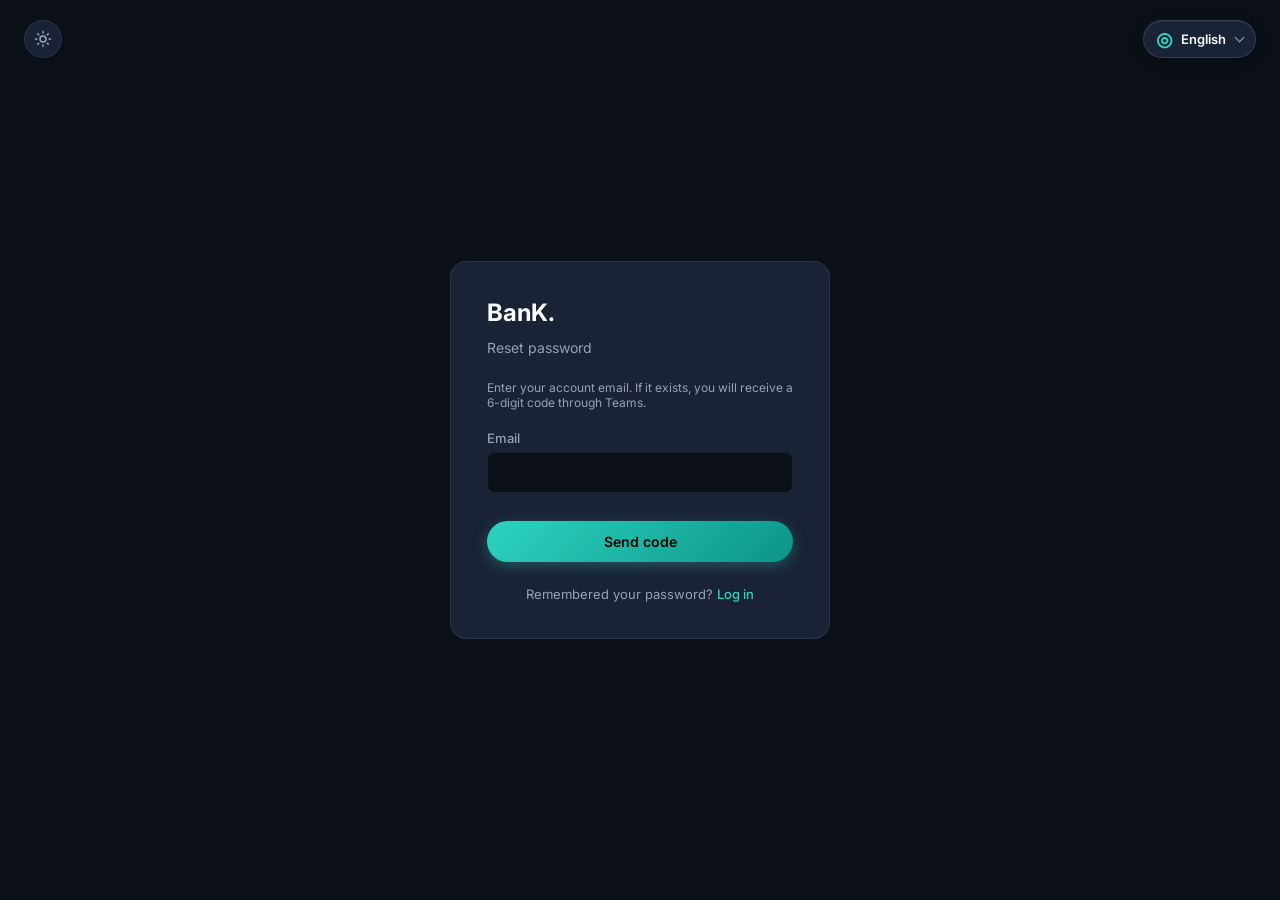
==== frontend/forgot-password.html @ 0f559b2b "first commit" ====
<!DOCTYPE html>
<html lang="en" data-i18n-title="recovery.title">
<head>
    <script>try { if (localStorage.getItem('bank_preferred_language') && localStorage.getItem('bank_preferred_language') !== 'ro') document.documentElement.classList.add('i18n-pending'); } catch (_) {}</script>
    <script>try { if (localStorage.getItem('bank_theme') === 'light') document.documentElement.setAttribute('data-theme', 'light'); } catch (_) {}</script>
    <meta charset="UTF-8">
    <meta name="viewport" content="width=device-width, initial-scale=1.0">
    <title data-i18n="recovery.title">Resetare parolă - BanK</title>
    <link href="https://fonts.googleapis.com/css2?family=Inter:wght@400;500;600;700&display=swap" rel="stylesheet">
    <link rel="stylesheet" href="style.css">
</head>
<body class="auth-body">
    <div class="auth-page">
        <div class="auth-card">
            <div class="logo"><h2>BanK.</h2></div>
            <p class="auth-subtitle" data-i18n="recovery.heading">Resetare parolă</p>

            <!-- Step 1: request a code -->
            <div id="request-step">
                <p class="field-hint" style="margin-bottom: 20px;">
                    <span data-i18n="recovery.request_hint">Introdu adresa de email a contului. Dacă există, primești un cod de 6 cifre prin Teams.</span>
                </p>

                <div class="auth-error" id="request-error" hidden></div>

                <form id="request-form">
                    <label class="field-label" for="request-email" data-i18n="common.Email">Email</label>
                    <input class="field-input" type="email" id="request-email" required autocomplete="email">

                    <button class="btn btn-primary auth-submit" type="submit" data-i18n="common.Trimite codul">Trimite codul</button>
                </form>
            </div>

            <!-- Step 2: verify the code alone, before showing any password field -->
            <div id="verify-step" hidden>
                <div class="auth-success" id="request-success">
                    <span data-i18n="recovery.code_sent">Dacă adresa există, un cod a fost trimis prin Teams.</span>
                </div>

                <div class="auth-error" id="verify-error" hidden></div>

                <form id="verify-form">
                    <label class="field-label" for="verify-code" data-i18n="recovery.code_label">Cod (6 cifre)</label>
                    <input class="field-input" type="text" id="verify-code" required inputmode="numeric" pattern="\d{6}" maxlength="6" placeholder="123456" autocomplete="one-time-code">

                    <button class="btn btn-primary auth-submit" type="submit" data-i18n="common.Verifică codul">Verifică codul</button>
                </form>

                <p class="auth-switch">
                    <span data-i18n="recovery.resend_prompt">Nu a venit codul?</span> <a href="#" id="resend-code-link" data-i18n="recovery.resend">Trimite din nou</a>
                </p>
            </div>

            <!-- Step 3: only reachable after the code above was confirmed valid -->
            <div id="password-step" hidden>
                <div class="auth-success" data-i18n="recovery.code_confirmed">Cod confirmat. Alege o parolă nouă.</div>

                <div class="auth-error" id="password-error" hidden></div>

                <form id="password-form">
                    <label class="field-label" for="new-password" data-i18n="common.Parolă nouă">Parolă nouă</label>
                    <div class="password-field-wrapper">
                        <input class="field-input" type="password" id="new-password" minlength="8" required autocomplete="new-password">
                        <button type="button" class="password-toggle-btn" data-target="new-password" tabindex="-1" aria-label="Arată parola" data-i18n-aria-label="profile.show_password"><i data-lucide="eye"></i></button>
                    </div>
                    <p class="field-hint" data-i18n="common.At least 8 characters">Cel puțin 8 caractere</p>

                    <label class="field-label" for="new-password-confirm" data-i18n="recovery.confirm_password">Confirmă parola nouă</label>
                    <div class="password-field-wrapper">
                        <input class="field-input" type="password" id="new-password-confirm" minlength="8" required autocomplete="new-password">
                        <button type="button" class="password-toggle-btn" data-target="new-password-confirm" tabindex="-1" aria-label="Arată parola" data-i18n-aria-label="profile.show_password"><i data-lucide="eye"></i></button>
                    </div>

                    <button class="btn btn-primary auth-submit" type="submit" data-i18n="recovery.submit">Resetează parola</button>
                </form>
            </div>

            <p class="auth-switch"><span data-i18n="recovery.remembered">Ți-ai amintit parola?</span> <a href="login.html" data-i18n="common.Log in">Log in</a></p>
        </div>
    </div>

    <script src="api.js"></script>
    <script src="language.js"></script>
    <script src="theme.js"></script>
    <script>
        const requestStep = document.getElementById('request-step');
        const verifyStep = document.getElementById('verify-step');
        const passwordStep = document.getElementById('password-step');

        const requestForm = document.getElementById('request-form');
        const requestError = document.getElementById('request-error');
        const verifyForm = document.getElementById('verify-form');
        const verifyError = document.getElementById('verify-error');
        const passwordForm = document.getElementById('password-form');
        const passwordError = document.getElementById('password-error');

        let submittedEmail = '';
        let verifiedCode = '';

        // Comodul (register.html) links here with ?email=... when a
        // registration attempt hits an existing account, so the user
        // doesn't have to retype what they just typed in the chat.
        const prefillEmail = new URLSearchParams(window.location.search).get('email');
        if (prefillEmail) {
            document.getElementById('request-email').value = prefillEmail;
        }

        function showStep(step) {
            requestStep.hidden = step !== 'request';
            verifyStep.hidden = step !== 'verify';
            passwordStep.hidden = step !== 'password';
        }

        async function requestCode(email) {
            await apiFetch('/auth/forgot-password', {
                method: 'POST',
                body: JSON.stringify({ email }),
            });
            submittedEmail = email;
            showStep('verify');
        }

        requestForm.addEventListener('submit', async (event) => {
            event.preventDefault();
            requestError.hidden = true;
            try {
                await requestCode(document.getElementById('request-email').value);
            } catch (err) {
                requestError.textContent = err.message;
                requestError.hidden = false;
            }
        });

        document.getElementById('resend-code-link').addEventListener('click', async (event) => {
            event.preventDefault();
            verifyError.hidden = true;
            try {
                await requestCode(submittedEmail);
            } catch (err) {
                verifyError.textContent = err.message;
                verifyError.hidden = false;
            }
        });

        // Step 2: verify the code alone - the backend checks it but does not
        // consume it, so the password form only appears once this succeeds.
        verifyForm.addEventListener('submit', async (event) => {
            event.preventDefault();
            verifyError.hidden = true;
            const code = document.getElementById('verify-code').value;
            try {
                await apiFetch('/auth/verify-reset-code', {
                    method: 'POST',
                    body: JSON.stringify({ email: submittedEmail, code }),
                });
                verifiedCode = code;
                showStep('password');
            } catch (err) {
                verifyError.textContent = err.message;
                verifyError.hidden = false;
            }
        });

        // Step 3: actually consume the code and set the new password.
        passwordForm.addEventListener('submit', async (event) => {
            event.preventDefault();
            passwordError.hidden = true;

            const newPassword = document.getElementById('new-password').value;
            const confirmPassword = document.getElementById('new-password-confirm').value;
            if (newPassword !== confirmPassword) {
                passwordError.textContent = t('recovery.password_mismatch', 'Parolele nu coincid.');
                passwordError.hidden = false;
                return;
            }

            try {
                await apiFetch('/auth/reset-password', {
                    method: 'POST',
                    body: JSON.stringify({
                        email: submittedEmail,
                        code: verifiedCode,
                        new_password: newPassword,
                    }),
                });
                window.location.href = 'login.html';
            } catch (err) {
                passwordError.textContent = err.message;
                passwordError.hidden = false;
            }
        });
    </script>
</body>
</html>
---- frontend/style.css ----
:root {
    /* Color Palette (dark theme - default) */
    --bg-dark: #0B0F17;
    --bg-surface: #1A2235;
    --bg-surface-hover: #232d46;
    --primary-teal: #2DD4BF;
    --primary-teal-hover: #1ebba6;
    --secondary-blue: #3b82f6;
    --text-main: #F8FAFC;
    --text-muted: #94A3B8;
    --income-green: #10B981;
    --expense-red: #EF4444;
    --frozen-blue: #7dd3fc;
    --warning-amber: #f59e0b;
    --border-color: rgba(255, 255, 255, 0.08);

    /* The AI avatar's gradient (below) needs to stay vivid in both themes -
       unlike --primary-teal, which gets darkened for the light theme so it
       stays readable as text/borders on white. Kept out of the light-theme
       override block on purpose: same value in both themes. */
    --avatar-gradient-start: #2DD4BF;
    --avatar-gradient-end: #3b82f6;

    /* Text color for the handful of buttons/bubbles filled solid with
       --primary-teal (Generează card virtual, the send button, the user's
       own chat bubble, the active onboarding tab). Black reads fine on the
       vivid mint teal above, but --primary-teal darkens quite a bit for the
       light theme (contrast as *text* on white, see below) and black on
       that darker teal looks muddy - white is the better pairing there. */
    --on-teal-text: #000;

    /* Neutral tint used for subtle fills/hovers on top of a surface (a
       fraction of --text-main, in effect). Flipped to a dark tint in the
       light theme below so hover/fill states stay visible on white. */
    --overlay-02: rgba(255, 255, 255, 0.02);
    --overlay-03: rgba(255, 255, 255, 0.03);
    --overlay-04: rgba(255, 255, 255, 0.04);
    --overlay-05: rgba(255, 255, 255, 0.05);
    --overlay-06: rgba(255, 255, 255, 0.06);
    --overlay-08: rgba(255, 255, 255, 0.08);
    --overlay-1: rgba(255, 255, 255, 0.1);
    --overlay-2: rgba(255, 255, 255, 0.2);
    --overlay-5: rgba(255, 255, 255, 0.5);

    /* Translucent variants of --bg-dark/--bg-surface, for glass-effect
       panels layered over backdrop-filter: blur(). Kept as separate
       properties (rather than computed from the opaque ones) since CSS
       can't derive an rgba() from a hex custom property. */
    --header-bg: rgba(11, 15, 23, 0.8);
    --surface-translucent: rgba(26, 34, 53, 0.95);

    /* Spacing & Layout */
    --border-radius: 16px;
    --border-radius-sm: 8px;
    --sidebar-width: 260px;
    --header-height: 70px;
    --transition: all 0.3s ease;
}

/* --- Light theme ---
   Applied by setting data-theme="light" on <html> (see theme.js). Every
   color above is a custom property, so this block is the only place the
   light palette needs to live - the rest of the stylesheet just reacts. */
[data-theme="light"] {
    --bg-dark: #F1F5F9;
    --bg-surface: #FFFFFF;
    --bg-surface-hover: #EEF2F6;
    /* Darker than the dark-theme teal/blue/green/red so text set in these
       colors (transaction amounts, links, status labels - not just fills)
       stays readable on a white background. */
    --primary-teal: #0F766E;
    --primary-teal-hover: #0D9488;
    --secondary-blue: #2563EB;
    --text-main: #0F172A;
    --text-muted: #55647A;
    --income-green: #059669;
    --expense-red: #DC2626;
    --frozen-blue: #0369A1;
    --warning-amber: #B45309;
    --border-color: #E2E8F0;

    --overlay-02: rgba(15, 23, 42, 0.02);
    --overlay-03: rgba(15, 23, 42, 0.03);
    --overlay-04: rgba(15, 23, 42, 0.04);
    --overlay-05: rgba(15, 23, 42, 0.05);
    --overlay-06: rgba(15, 23, 42, 0.06);
    --overlay-08: rgba(15, 23, 42, 0.08);
    --overlay-1: rgba(15, 23, 42, 0.1);
    --overlay-2: rgba(15, 23, 42, 0.2);
    --overlay-5: rgba(15, 23, 42, 0.5);

    --header-bg: rgba(241, 245, 249, 0.8);
    --surface-translucent: rgba(255, 255, 255, 0.95);

    --on-teal-text: #fff;
}

* {
    margin: 0;
    padding: 0;
    box-sizing: border-box;
    font-family: 'Inter', sans-serif;
}

body {
    background-color: var(--bg-dark);
    color: var(--text-main);
    overflow: hidden; /* Prevent body scroll, handle inside main */
}

.app-container {
    display: flex;
    height: 100vh;
    width: 100vw;
}

/* Sidebar */
.sidebar {
    width: var(--sidebar-width);
    background-color: var(--bg-dark);
    border-right: 1px solid var(--border-color);
    display: flex;
    flex-direction: column;
    padding: 24px;
}

.logo {
    display: flex;
    align-items: center;
    gap: 10px;
    margin-bottom: 40px;
    width: fit-content;
    max-width: 100%;
}

.logo-mark {
    width: 52px;
    height: 52px;
    flex: 0 0 52px;
    border-radius: 50%;
    object-fit: cover;
}

.logo-text {
    display: flex;
    min-width: 0;
    flex-direction: column;
    line-height: 1;
}

.logo-name {
    color: var(--text-main);
    font-size: 28px;
    font-weight: 700;
}

.logo-bank {
    color: #289da4;
    font-size: 14px;
    font-weight: 700;
    letter-spacing: 5px;
    margin-top: 3px;
}

.logo-tagline {
    color: #289da4;
    font-size: 8px;
    font-weight: 600;
    margin-top: 4px;
    white-space: nowrap;
}

.sidebar .logo {
    align-self: center;
}

.nav-menu {
    display: flex;
    flex-direction: column;
    gap: 12px;
}

.conversation-history {
    display: flex;
    flex: 1;
    min-height: 0;
    flex-direction: column;
    margin-top: 24px;
    padding-top: 20px;
    border-top: 1px solid var(--border-color);
}

.conversation-history[hidden] {
    display: none;
}

.conversation-history-header {
    padding: 0 8px 10px;
}

.conversation-history-header h2 {
    color: var(--text-muted);
    font-size: 11px;
    font-weight: 600;
    letter-spacing: 0.06em;
    text-transform: uppercase;
}

.conversation-history-list {
    display: flex;
    min-height: 0;
    flex-direction: column;
    gap: 4px;
    overflow-y: auto;
    scrollbar-color: var(--bg-surface-hover) transparent;
    scrollbar-width: thin;
}

.conversation-history-list::-webkit-scrollbar {
    width: 6px;
}

.conversation-history-list::-webkit-scrollbar-track {
    background: transparent;
}

.conversation-history-list::-webkit-scrollbar-thumb {
    background-color: var(--bg-surface-hover);
    border: 1px solid var(--bg-dark);
    border-radius: 6px;
}

.conversation-history-item {
    display: flex;
    align-items: center;
    gap: 4px;
    border-radius: var(--border-radius-sm);
}

.conversation-history-item:hover,
.conversation-history-item:focus-within {
    background-color: var(--overlay-03);
}

.conversation-history-item.active {
    background-color: rgba(45, 212, 191, 0.1);
}

.conversation-history-select {
    display: flex;
    min-width: 0;
    flex: 1;
    flex-direction: column;
    gap: 4px;
    padding: 9px 4px 9px 8px;
    border: none;
    background: transparent;
    color: var(--text-main);
    cursor: pointer;
    overflow: hidden;
    text-align: left;
}

.conversation-history-preview {
    overflow: hidden;
    font-size: 12px;
    font-weight: 500;
    text-overflow: ellipsis;
    white-space: nowrap;
}

.conversation-history-time {
    color: var(--text-muted);
    font-size: 11px;
}

.conversation-history-actions {
    display: flex;
    gap: 3px;
    padding-right: 2px;
    opacity: 0;
    transition: var(--transition);
}

.conversation-history-item:hover .conversation-history-actions,
.conversation-history-item:focus-within .conversation-history-actions,
.conversation-history-item.active .conversation-history-actions {
    opacity: 1;
}

.conversation-history-action {
    display: inline-flex;
    width: 22px;
    height: 22px;
    align-items: center;
    justify-content: center;
    padding: 0;
    border: none;
    border-radius: 50%;
    background: transparent;
    color: var(--text-muted);
    cursor: pointer;
}

.conversation-history-action:hover {
    background-color: var(--overlay-08);
    color: var(--text-main);
}

.conversation-history-action i {
    width: 11px;
    height: 11px;
}

.conversation-history-rename-input {
    /* A direct sibling of .conversation-history-select now, not nested
       inside it (see beginConversationRename in app.js) - flex: 1 replaces
       the flex:1 that button would otherwise have contributed, so the
       input still fills the row the same way. */
    flex: 1;
    width: 100%;
    min-width: 0;
    border: 1px solid var(--primary-teal);
    border-radius: 4px;
    background-color: var(--bg-surface);
    color: var(--text-main);
    font-size: 12px;
    outline: none;
    padding: 6px 8px;
}

.conversation-history-empty,
.conversation-history-error {
    padding: 10px 8px;
    color: var(--text-muted);
    font-size: 12px;
    line-height: 1.4;
}

.conversation-history-error {
    color: var(--expense-red);
}

.nav-item {
    display: flex;
    align-items: center;
    gap: 12px;
    padding: 14px 16px;
    background: transparent;
    border: none;
    color: var(--text-muted);
    font-size: 15px;
    font-weight: 500;
    cursor: pointer;
    border-radius: var(--border-radius-sm);
    transition: var(--transition);
    text-align: left;
}

.nav-item:hover {
    color: var(--text-main);
    background-color: var(--overlay-03);
}

.nav-item.active {
    color: var(--primary-teal);
    background-color: rgba(45, 212, 191, 0.1);
}

.nav-item .icon {
    width: 20px;
    height: 20px;
    stroke-width: 2;
}

/* Main Content Area */
.main-content {
    flex: 1;
    display: flex;
    flex-direction: column;
    height: 100%;
}

/* Header */
.top-header {
    height: var(--header-height);
    border-bottom: 1px solid var(--border-color);
    display: flex;
    align-items: center;
    justify-content: space-between;
    padding: 0 40px;
    background-color: var(--header-bg);
    backdrop-filter: blur(10px);
    /* backdrop-filter creates its own stacking context, which otherwise traps
       the profile-panel dropdown's z-index below .views-container's content
       (e.g. the balance card) regardless of that dropdown's own z-index -
       lifting the whole header above it here is what actually fixes that. */
    position: relative;
    z-index: 200;
}

.search-bar {
    display: flex;
    align-items: center;
    background-color: var(--bg-surface);
    padding: 10px 16px;
    border-radius: 24px;
    width: 320px;
    border: 1px solid transparent;
    transition: var(--transition);
}

.search-bar .icon {
    width: 20px;
    height: 20px;
    color: var(--text-muted);
    stroke-width: 2;
}

.search-bar:focus-within {
    border-color: var(--primary-teal);
}

.search-bar input {
    background: transparent;
    border: none;
    color: var(--text-main);
    margin-left: 10px;
    width: 100%;
    outline: none;
}

.search-bar input::placeholder {
    color: var(--text-muted);
}

.user-actions {
    display: flex;
    align-items: center;
    gap: 14px;
    position: relative;
    flex-shrink: 0;
}

/* --- Profile menu: auto-hide dropdown opened from the header name/avatar --- */
.profile-panel {
    position: absolute;
    top: calc(100% + 14px);
    right: 0;
    width: 260px;
    background-color: var(--bg-surface);
    border: 1px solid var(--border-color);
    border-radius: var(--border-radius);
    box-shadow: 0 20px 50px rgba(0, 0, 0, 0.5);
    padding: 12px;
    z-index: 150;
}

.profile-panel[hidden] { display: none; }

.profile-panel-header {
    padding: 8px 12px 14px;
    margin-bottom: 8px;
    border-bottom: 1px solid var(--border-color);
}
.profile-panel-name { font-size: 15px; font-weight: 600; }
.profile-panel-email { font-size: 12px; color: var(--text-muted); margin-top: 2px; }

.profile-menu-item {
    display: flex;
    align-items: center;
    gap: 12px;
    width: 100%;
    padding: 10px 12px;
    background: transparent;
    border: none;
    border-radius: var(--border-radius-sm);
    color: var(--text-main);
    font-size: 14px;
    font-weight: 500;
    text-align: left;
    cursor: pointer;
    transition: var(--transition);
}

.profile-menu-item:hover { background-color: var(--overlay-06); }

.profile-menu-item .icon { width: 18px; height: 18px; color: var(--text-muted); stroke-width: 2; }

/* --- Notifications dropdown: anchored under the bell (left of .user-actions,
   unlike the profile menu which anchors right under the name/avatar) --- */
.notifications-panel {
    left: 0;
    right: auto;
    width: 340px;
    max-height: calc(100vh - 110px);
    overflow-y: auto;
    padding: 0;
}

.notifications-panel .profile-panel-header { padding: 14px 16px; margin-bottom: 0; }

#notifications-list { padding: 8px; }

.notification-item {
    display: flex;
    gap: 12px;
    padding: 12px;
    border-radius: var(--border-radius-sm);
}

.notification-item.unread { background-color: rgba(45, 212, 191, 0.06); }

.notification-item .notification-dot {
    flex-shrink: 0;
    width: 8px;
    height: 8px;
    border-radius: 50%;
    background-color: var(--primary-teal);
    margin-top: 6px;
}

.notification-item.unread .notification-dot { visibility: visible; }
.notification-item:not(.unread) .notification-dot { visibility: hidden; }

.notification-item .notification-title { font-size: 14px; font-weight: 600; }
.notification-item .notification-body { font-size: 13px; color: var(--text-muted); margin-top: 2px; }
.notification-item .notification-time { font-size: 11px; color: var(--text-muted); margin-top: 6px; }

/* --- Standalone cards: destinations reached only via the profile menu --- */
.standalone-card {
    background-color: var(--bg-surface);
    border: 1px solid var(--border-color);
    border-radius: var(--border-radius);
    padding: 40px;
    max-width: 480px;
    /* Stays visible above #face-flashlight-overlay (z-index 90) while its
       camera is active - see the flashlight comment near .modal-overlay. */
    position: relative;
    z-index: 91;
}

.standalone-card.centered { text-align: center; }

/* --- Face login camera (enrollment view + login.html) --- */
.face-camera-wrap {
    width: 100%;
    max-width: 360px;
    aspect-ratio: 4 / 3;
    margin: 0 auto;
    background-color: var(--bg-dark);
    border: 1px solid var(--border-color);
    border-radius: var(--border-radius-sm);
    overflow: hidden;
}

.face-camera-wrap video {
    width: 100%;
    height: 100%;
    object-fit: cover;
    display: block;
    transform: scaleX(-1); /* mirror, like a real camera preview */
}

.notification-btn {
    background: transparent;
    border: none;
    color: var(--text-muted);
    font-size: 20px;
    cursor: pointer;
    position: relative;
}

.notification-btn .icon {
    width: 20px;
    height: 20px;
    stroke-width: 2;
}

/* Numbered pill, not a plain dot: shows the actual unread count so "seen"
   (see notification-item.unread below) has a number to count down from,
   not just a presence/absence signal. Caps its own display text at "9+"
   in JS (see refreshNotificationsBadge) - width stays a circle up to two
   digits, then grows into a pill for "9+" without ever clipping. */
.notification-btn .badge {
    position: absolute;
    top: -5px;
    right: -7px;
    min-width: 16px;
    height: 16px;
    padding: 0 4px;
    background-color: var(--primary-teal);
    color: var(--bg-dark);
    border: 2px solid var(--bg-surface);
    border-radius: 999px;
    font-size: 10px;
    font-weight: 700;
    line-height: 12px;
    text-align: center;
    box-sizing: border-box;
}

.avatar {
    width: 40px;
    height: 40px;
    border-radius: 50%;
    cursor: pointer;
    overflow: hidden;
}

.avatar img {
    width: 100%;
    height: 100%;
    display: block;
    object-fit: cover;
}

.avatar.avatar-emoji {
    display: flex;
    align-items: center;
    justify-content: center;
    font-size: 20px;
    background: linear-gradient(135deg, var(--primary-teal) 0%, #0d9488 100%);
}

.user-profile {
    display: flex;
    align-items: center;
    gap: 10px;
    cursor: pointer;
}

.user-profile span {
    font-size: 14px;
    font-weight: 500;
    color: var(--text-main);
    max-width: 150px;
    overflow: hidden;
    text-overflow: ellipsis;
    white-space: nowrap;
}

/* Views Container */
.views-container {
    flex: 1;
    overflow-y: auto;
    padding: 40px;
}

.view {
    display: none;
    animation: fadeIn 0.4s ease;
}

.view.active {
    display: block;
}

@keyframes fadeIn {
    from { opacity: 0; transform: translateY(10px); }
    to { opacity: 1; transform: translateY(0); }
}

/* --- Profile view (avatar picker) --- */
.profile-avatar-preview {
    width: 96px;
    height: 96px;
    border-radius: 50%;
    background: linear-gradient(135deg, var(--primary-teal) 0%, #0d9488 100%);
    display: flex;
    align-items: center;
    justify-content: center;
    font-size: 48px;
    margin: 0 auto 16px;
}

.profile-subtitle {
    color: var(--text-muted);
    margin-bottom: 24px;
}

.emoji-grid {
    display: grid;
    grid-template-columns: repeat(5, 1fr);
    gap: 12px;
}

.emoji-option {
    font-size: 24px;
    padding: 12px;
    border-radius: var(--border-radius-sm);
    border: 1px solid var(--border-color);
    background-color: var(--overlay-03);
    cursor: pointer;
    transition: var(--transition);
}

.emoji-option:hover {
    background-color: var(--overlay-08);
}

.emoji-option.selected {
    border-color: var(--primary-teal);
    background-color: rgba(45, 212, 191, 0.15);
}

/* Common Components */
.btn {
    padding: 12px 24px;
    border-radius: 24px;
    font-weight: 600;
    font-size: 14px;
    cursor: pointer;
    transition: var(--transition);
    display: inline-flex;
    align-items: center;
    gap: 8px;
    border: none;
}

/* display:inline-flex above beats the browser's default [hidden] rule at
   equal specificity (author stylesheet wins ties) - without this, a
   hidden .btn (e.g. face-capture buttons toggled by JS) stays visible. */
.btn[hidden] {
    display: none;
}

.btn-primary {
    background: linear-gradient(135deg, var(--primary-teal) 0%, #0d9488 100%);
    color: var(--on-teal-text);
    box-shadow: 0 4px 15px rgba(45, 212, 191, 0.3);
}

.btn-primary:hover {
    transform: translateY(-2px);
    box-shadow: 0 6px 20px rgba(45, 212, 191, 0.4);
}

.btn-secondary {
    background-color: var(--overlay-05);
    color: var(--text-main);
    border: 1px solid var(--border-color);
}

.btn-secondary:hover {
    background-color: var(--overlay-1);
}

.btn-danger {
    background: linear-gradient(135deg, #ef4444 0%, #b91c1c 100%);
    color: #fff;
    box-shadow: 0 4px 15px rgba(239, 68, 68, 0.3);
}

.btn-danger:hover {
    transform: translateY(-2px);
    box-shadow: 0 6px 20px rgba(239, 68, 68, 0.4);
}

.section-title {
    font-size: 18px;
    font-weight: 600;
    margin-bottom: 20px;
    color: var(--text-main);
}

.view-title {
    font-size: 28px;
    font-weight: 700;
    margin-bottom: 30px;
}

/* --- View 1: Dashboard --- */
.dashboard-header {
    margin-bottom: 40px;
}

.total-balance-card {
    background-color: var(--bg-surface);
    padding: 30px;
    border-radius: var(--border-radius);
    border: 1px solid var(--border-color);
    position: relative;
    overflow: hidden;
}

.total-balance-card::before {
    content: '';
    position: absolute;
    top: -50%;
    right: -20%;
    width: 300px;
    height: 300px;
    background: radial-gradient(circle, rgba(45,212,191,0.15) 0%, rgba(0,0,0,0) 70%);
    border-radius: 50%;
    z-index: 0;
}

.total-balance-card > * {
    position: relative;
    z-index: 1;
}

.label {
    color: var(--text-muted);
    font-size: 14px;
    text-transform: uppercase;
    letter-spacing: 1px;
}

.balance {
    font-size: 48px;
    font-weight: 700;
    margin: 10px 0 24px 0;
}

.balance .minor {
    color: var(--text-muted);
    font-size: 24px;
}

.total-balance-card .actions {
    display: flex;
    gap: 16px;
}

.dashboard-grid {
    display: grid;
    grid-template-columns: 2fr 1fr;
    gap: 30px;
}

.accounts-grid {
    display: grid;
    grid-template-columns: repeat(auto-fill, minmax(200px, 1fr));
    gap: 20px;
}

.account-card {
    position: relative;
    background-color: var(--bg-surface);
    padding: 20px;
    border-radius: var(--border-radius);
    border: 1px solid var(--border-color);
    transition: var(--transition);
    cursor: pointer;
}

.acc-statement-btn {
    position: absolute;
    top: 16px;
    right: 16px;
    background: none;
    border: none;
    color: var(--text-muted);
    cursor: pointer;
    padding: 4px;
    line-height: 1;
    border-radius: 6px;
}
.acc-statement-btn:hover { color: var(--primary-teal); background-color: var(--overlay-06); }
.acc-statement-btn svg { width: 18px; height: 18px; }

.account-card:hover {
    background-color: var(--bg-surface-hover);
    transform: translateY(-3px);
}

.acc-icon {
    width: 40px;
    height: 40px;
    border-radius: 12px;
    display: flex;
    align-items: center;
    justify-content: center;
    font-size: 20px;
    margin-bottom: 16px;
    background-color: var(--overlay-05);
}

.acc-info h3 {
    font-size: 15px;
    font-weight: 600;
}

.acc-info p {
    font-size: 13px;
    color: var(--text-muted);
    margin-top: 4px;
}

.acc-balance {
    margin-top: 16px;
    font-size: 18px;
    font-weight: 700;
}

/* Count-up/down feedback for balance figures (see animateBalance in app.js):
   a brief green/red tint while the number is ticking toward its new value,
   fading back to the normal text color once the animation finishes. */
.acc-balance, .balance, .pot-amounts {
    transition: color 0.4s ease;
}
.balance-flash-up { color: var(--income-green); }
.balance-flash-down { color: var(--expense-red); }

.transactions-list {
    background-color: var(--bg-surface);
    border-radius: var(--border-radius);
    border: 1px solid var(--border-color);
    padding: 10px 20px;
}

.transaction-item {
    display: flex;
    align-items: center;
    padding: 16px 0;
    border-bottom: 1px solid var(--border-color);
}

.transaction-item:last-child {
    border-bottom: none;
}

.tx-icon {
    width: 40px;
    height: 40px;
    border-radius: 50%;
    display: flex;
    align-items: center;
    justify-content: center;
    font-size: 18px;
    background-color: var(--overlay-05);
    margin-right: 16px;
}

.tx-details {
    flex: 1;
}

.tx-details h4 {
    font-size: 15px;
    font-weight: 500;
}

.tx-details .time {
    font-size: 12px;
    color: var(--text-muted);
    margin-top: 4px;
    display: block;
}

.tx-amount {
    font-weight: 600;
    font-size: 15px;
}

.tx-amount.positive { color: var(--income-green); }
.tx-amount.negative { color: var(--text-main); } /* Revolut usually keeps it white/black for expense */

/* --- View: All Transactions (grouped by month) --- */
.section-header-row {
    display: flex;
    align-items: center;
    justify-content: space-between;
    margin-bottom: 20px;
}

.section-header-row .section-title { margin-bottom: 0; }

.link-btn {
    background: none;
    border: none;
    color: var(--primary-teal);
    font-size: 13px;
    font-weight: 600;
    cursor: pointer;
    padding: 0;
}

.link-btn:hover { text-decoration: underline; }

.month-group { margin-bottom: 30px; }

.month-header {
    font-size: 13px;
    font-weight: 600;
    text-transform: uppercase;
    letter-spacing: 0.06em;
    color: var(--text-muted);
    margin-bottom: 12px;
}

/* --- View 2: AI Chat --- */
.chat-container {
    display: flex;
    flex-direction: column;
    height: calc(100vh - var(--header-height) - 80px);
    background-color: var(--bg-surface);
    border-radius: var(--border-radius);
    border: 1px solid var(--border-color);
    overflow: hidden;
}

.chat-header {
    display: flex;
    align-items: center;
    padding: 20px;
    border-bottom: 1px solid var(--border-color);
    background-color: var(--surface-translucent);
}

.chat-header .ai-avatar {
    width: 48px;
    height: 48px;
    flex-shrink: 0;
    border-radius: 50%;
    background: linear-gradient(135deg, var(--avatar-gradient-start), var(--avatar-gradient-end));
    display: flex;
    align-items: center;
    justify-content: center;
    font-size: 24px;
    margin-right: 16px;
    /* Always a saturated teal/blue fill regardless of theme, so the icon
       needs to stay a fixed light color for contrast rather than following
       --text-main (which turns dark navy in the light theme and would go
       muddy against the teal end of the gradient). */
    color: #fff;
}

.ai-info h2 { font-size: 18px; }
.ai-info .status { font-size: 12px; color: var(--primary-teal); }

.chat-messages {
    flex: 1;
    padding: 20px;
    overflow-y: auto;
    display: flex;
    flex-direction: column;
    gap: 20px;
}

.message {
    display: flex;
    align-items: flex-start;
    max-width: 80%;
}

.message.ai { align-self: flex-start; }
.message.user { align-self: flex-end; flex-direction: row-reverse; }

.message .avatar {
    width: 32px;
    height: 32px;
    flex-shrink: 0;
    border-radius: 50%;
    background: linear-gradient(135deg, var(--avatar-gradient-start), var(--avatar-gradient-end));
    display: flex;
    align-items: center;
    justify-content: center;
    font-size: 14px;
    margin-right: 12px;
    color: #fff;
}
.message.user .avatar { margin-right: 0; margin-left: 12px; }

/* Column wrapper (see app.js appendChatBubble) so the agent tag stacks above
   the bubble instead of sitting beside it in .message's flex row. */
.message-content {
    display: flex;
    flex-direction: column;
    min-width: 0;
}

.agent-tag {
    position: relative;
    display: inline-block;
    width: fit-content;
    font-size: 0.75rem;
    color: var(--text-muted);
    opacity: 0.7;
    margin-bottom: 4px;
    padding: 2px 8px;
    border-radius: 10px;
    background: var(--overlay-05);
    cursor: help;
}

/* Custom tooltip (replaces the OS-styled `title` attribute tooltip) - same
   dark-surface convention as .spending-donut-tooltip. Below the tag since
   the tag sits at the top of an AI bubble, so there's rarely room above it. */
.agent-tag-tooltip {
    position: absolute;
    top: calc(100% + 8px);
    left: 0;
    min-width: 240px;
    max-width: 320px;
    padding: 8px 10px;
    background-color: var(--bg-dark);
    border: 1px solid var(--bg-surface-hover);
    border-radius: 6px;
    font-size: 0.75rem;
    line-height: 1.5;
    color: var(--text-main);
    white-space: normal;
    box-shadow: 0 4px 12px rgba(0, 0, 0, 0.4);
    z-index: 100;
    opacity: 0;
    pointer-events: none;
    transform: translateY(-4px);
    transition: opacity 120ms ease, transform 120ms ease;
}

/* A multi-agent turn (Step 15 cross-agent handoff): "-> Analiza -> Bancar".
   Slightly less faded than a single-agent tag - a turn that changed hands is
   worth noticing, where the ordinary one-agent tag is background metadata. */
.agent-tag-chain {
    opacity: 0.85;
}

.agent-tag-tooltip div + div {
    margin-top: 2px;
}

/* Per-hop heading inside a chain tooltip, so three "Motiv:" rows in a row
   still say which agent each belongs to. */
.agent-tag-tooltip-hop {
    margin-top: 8px;
    font-weight: 600;
    color: var(--text-muted);
}

.agent-tag-tooltip-hop:first-child {
    margin-top: 0;
}

.agent-tag-tooltip::before {
    content: '';
    position: absolute;
    top: -4px;
    left: 12px;
    width: 8px;
    height: 8px;
    background-color: var(--bg-dark);
    border-left: 1px solid var(--bg-surface-hover);
    border-top: 1px solid var(--bg-surface-hover);
    transform: rotate(45deg);
}

.agent-tag:hover .agent-tag-tooltip,
.agent-tag:focus-visible .agent-tag-tooltip {
    opacity: 1;
    pointer-events: auto;
    transform: translateY(0);
}

.message .bubble {
    padding: 14px 18px;
    border-radius: 18px;
    font-size: 14px;
    line-height: 1.5;
}

.message.ai .bubble {
    background-color: var(--overlay-05);
    border-bottom-left-radius: 4px;
}

.message.user .bubble {
    background-color: var(--primary-teal);
    color: var(--on-teal-text);
    border-bottom-right-radius: 4px;
}

/* Copy and read-aloud controls, appended under every real AI reply (see
   appendChatBubble in app.js - skipped for the transient typing bubble).
   align-self keeps the row a compact left-anchored control rather than
   stretching full-width like .message-content's other flex children. */
.message-actions {
    display: flex;
    align-self: flex-start;
    gap: 2px;
    margin-top: 6px;
}

.message-copy-btn,
.message-speak-btn {
    display: inline-flex;
    align-items: center;
    gap: 4px;
    padding: 4px 6px;
    background: transparent;
    border: none;
    border-radius: var(--border-radius-sm);
    color: var(--text-muted);
    font-size: 12px;
    cursor: pointer;
    transition: var(--transition);
}

.message-copy-btn:hover,
.message-copy-btn:focus-visible,
.message-speak-btn:hover,
.message-speak-btn:focus-visible {
    color: var(--text-main);
    background-color: var(--overlay-06);
    outline: none;
}

.message-copy-btn .icon,
.message-speak-btn .icon {
    width: 13px;
    height: 13px;
    stroke-width: 2;
}

/* Quick, subtle confirmation: the icon swaps to a checkmark and tints
   income-green for a moment (see the setTimeout in app.js), then both
   revert - no layout shift, no popup. */
.message-copy-btn.is-copied {
    color: var(--income-green);
}

/* Stays teal - not a brief pulse like .is-copied above - for as long as the
   message is actually playing, since unlike the copy confirmation this
   reflects real, possibly multi-second, ongoing state (see the stop-glyph
   swap and stopMessageSpeech in app.js). */
.message-speak-btn.is-speaking {
    color: var(--primary-teal);
}

/* Assistant is thinking: same bubble, a quiet label over three pulsing dots. */
.typing-label {
    font-size: 12px;
    color: var(--text-muted);
    margin-bottom: 6px;
}

.typing-dots {
    display: flex;
    align-items: center;
    gap: 5px;
}

.typing-dot {
    width: 7px;
    height: 7px;
    border-radius: 50%;
    background-color: var(--text-muted);
    animation: typing-pulse 1.2s ease-in-out infinite;
}

.typing-dot:nth-child(2) { animation-delay: 0.2s; }
.typing-dot:nth-child(3) { animation-delay: 0.4s; }

@keyframes typing-pulse {
    0%, 60%, 100% { opacity: 0.3; }
    30% { opacity: 1; }
}

@media (prefers-reduced-motion: reduce) {
    .typing-dot { animation: none; opacity: 0.6; }
}

/* A failed request reads as an assistant turn, but visibly not a real answer. */
.message.ai .bubble.error {
    background-color: rgba(239, 68, 68, 0.12);
    border: 1px solid rgba(239, 68, 68, 0.35);
    color: var(--text-main);
}

/* Projection Widget inside AI chat */
.projection-widget {
    margin-top: 16px;
    background-color: rgba(0,0,0,0.2);
    padding: 16px;
    border-radius: 12px;
    border: 1px solid rgba(45,212,191,0.2);
}

.chart-placeholder { margin-bottom: 12px; }
.progress-bar-bg {
    height: 8px;
    background-color: var(--overlay-1);
    border-radius: 4px;
    overflow: hidden;
}
.progress-bar-fill {
    height: 100%;
    background-color: var(--primary-teal);
    border-radius: 4px;
}
.projection-text { font-size: 13px; color: var(--text-main); }

/* Human-in-the-loop card */
.human-in-the-loop-card {
    margin-top: 16px;
    background: linear-gradient(145deg, rgba(45,212,191,0.1) 0%, rgba(0,0,0,0.2) 100%);
    border: 1px solid var(--primary-teal);
    padding: 16px;
    border-radius: 12px;
}

.action-proposal strong {
    color: var(--primary-teal);
    font-size: 13px;
    text-transform: uppercase;
    letter-spacing: 0.5px;
    display: block;
    margin-bottom: 8px;
}

.proposal-field {
    display: flex;
    justify-content: space-between;
    font-size: 13px;
    padding: 4px 0;
    border-bottom: 1px solid var(--overlay-06);
}
.proposal-field span:first-child { color: var(--text-muted); }
.proposal-field span:last-child { font-weight: 500; text-align: right; }

.proposal-actions {
    display: flex;
    gap: 10px;
    margin-top: 14px;
}
.proposal-actions .btn { flex: 1; justify-content: center; padding: 8px 16px; font-size: 13px; }

.proposal-confirmed {
    color: var(--income-green);
    font-weight: 500;
    display: flex;
    align-items: center;
    gap: 8px;
}
.proposal-confirmed .icon { width: 18px; height: 18px; }

.proposal-cancelled {
    color: var(--text-muted);
    font-style: italic;
}

.action-proposal p { font-size: 14px; margin-bottom: 16px; }

.hitl-actions {
    display: flex;
    gap: 12px;
}

.chat-input-area {
    padding: 20px;
    border-top: 1px solid var(--border-color);
    display: flex;
    gap: 12px;
}

.chat-input {
    flex: 1;
    background-color: var(--overlay-05);
    border: 1px solid var(--border-color);
    padding: 14px 20px;
    border-radius: 24px;
    color: var(--text-main);
    outline: none;
}
.chat-input:focus { border-color: var(--primary-teal); }

.btn-send {
    width: 48px;
    height: 48px;
    border-radius: 50%;
    background-color: var(--primary-teal);
    color: var(--on-teal-text);
    border: none;
    font-size: 18px;
    cursor: pointer;
    display: flex;
    align-items: center;
    justify-content: center;
    transition: var(--transition);
}
.btn-send:hover { transform: scale(1.05); }
.btn-send:disabled { opacity: 0.5; cursor: not-allowed; transform: none; }

/* --- View 3: Cards Management --- */
.cards-carousel {
    display: flex;
    gap: 30px;
    margin-bottom: 40px;
    overflow-x: auto;
    padding-bottom: 20px;
}

/* Unlike most components, this card doesn't just re-theme its existing
   colors - it gets a genuinely different look per theme (dark gradient vs.
   a light pastel one below), so its children (card number, labels, status
   badge, the limit/cancel buttons) can keep reading the page's ordinary
   --text-main/--text-muted/accent variables and stay well-contrasted
   without any card-specific overrides: those variables are already tuned
   for whichever background - dark or light - the active theme puts here. */
.credit-card {
    min-width: 340px;
    height: 210px;
    border-radius: 20px;
    padding: 24px;
    display: flex;
    flex-direction: column;
    justify-content: space-between;
    position: relative;
    overflow: hidden;
    box-shadow: 0 10px 30px rgba(0,0,0,0.3);
    color: var(--text-main);
}

.credit-card.virtual {
    background: linear-gradient(135deg, #1e293b 0%, #0f172a 100%);
    border: 1px solid var(--primary-teal);
}

.credit-card.virtual::after {
    content: '';
    position: absolute;
    top: 0; right: 0; bottom: 0; left: 0;
    background: radial-gradient(circle at top right, rgba(45,212,191,0.2) 0%, transparent 60%);
}

.credit-card.physical {
    background: linear-gradient(135deg, #334155 0%, #1e293b 100%);
    border: 1px solid rgba(255,255,255,0.1);
}

/* Light theme: a real card here would still be dark in real life (like the
   language-selector trigger, this one keeps its own identity rather than
   inverting to look like a form field), but a flat reuse of the dark
   gradient reads as a jarring black cutout on an otherwise white page. A
   pale, glassy tint keeps the same "card" identity while sitting naturally
   on light surfaces. */
[data-theme="light"] .credit-card.virtual {
    background: linear-gradient(135deg, #F0FDFA 0%, #99F6E4 100%);
    border: 1px solid var(--primary-teal);
}

[data-theme="light"] .credit-card.virtual::after {
    background: radial-gradient(circle at top right, rgba(13, 148, 136, 0.16) 0%, transparent 60%);
}

[data-theme="light"] .credit-card.physical {
    background: linear-gradient(135deg, #F8FAFC 0%, #E2E8F0 100%);
    border: 1px solid rgba(15, 23, 42, 0.12);
}

.card-header {
    display: flex;
    justify-content: space-between;
    align-items: center;
    position: relative;
    z-index: 1;
}

.card-type {
    font-size: 12px;
    text-transform: uppercase;
    letter-spacing: 1px;
    color: var(--text-muted);
}

.card-logo {
    font-weight: 700;
    font-style: italic;
    font-size: 20px;
}

.card-number {
    font-size: 22px;
    letter-spacing: 2px;
    font-family: monospace;
    position: relative;
    z-index: 1;
}

.card-footer {
    display: flex;
    justify-content: space-between;
    align-items: flex-end;
    position: relative;
    z-index: 1;
}

.card-details {
    display: flex;
    gap: 20px;
}

.detail { display: flex; flex-direction: column; }
.detail .label { font-size: 10px; color: var(--text-muted); margin-bottom: 4px; }
.detail span { font-size: 14px; }

.card-secret {
    font-family: monospace;
    letter-spacing: 1px;
}

/* Reused far beyond the credit-card eye toggle it's named after - also the
   chat attach/mic buttons and the copy-IBAN/referral buttons, all sitting on
   a regular (theme-aware) surface, so its fill uses the overlay vars here. */
.card-eye-btn {
    align-self: center;
    display: inline-flex;
    align-items: center;
    justify-content: center;
    width: 28px;
    height: 28px;
    background: var(--overlay-08);
    border: 1px solid var(--overlay-2);
    color: var(--text-muted);
    border-radius: 50%;
    cursor: pointer;
    flex-shrink: 0;
}

.card-eye-btn:hover {
    color: var(--text-main);
    border-color: var(--overlay-5);
}

.chat-mic-btn {
    align-self: center;
    width: 40px;
    height: 40px;
}

.chat-mic-btn.listening {
    color: #fff;
    background: var(--expense-red);
    border-color: var(--expense-red);
    animation: mic-pulse 1.4s ease-in-out infinite;
}

@keyframes mic-pulse {
    0%, 100% { box-shadow: 0 0 0 0 rgba(239, 68, 68, 0.5); }
    50% { box-shadow: 0 0 0 8px rgba(239, 68, 68, 0); }
}

.card-eye-btn i {
    width: 14px;
    height: 14px;
}

/* --- Password show/hide toggle (register, login, forgot/change password) --- */
.password-field-wrapper { position: relative; }

.password-field-wrapper .field-input { padding-right: 44px; }

.password-toggle-btn {
    position: absolute;
    right: 6px;
    top: 50%;
    transform: translateY(-50%);
    display: inline-flex;
    align-items: center;
    justify-content: center;
    width: 28px;
    height: 28px;
    background: transparent;
    border: none;
    color: var(--text-muted);
    cursor: pointer;
    border-radius: 50%;
}

.password-toggle-btn:hover {
    color: var(--text-main);
    background: var(--overlay-08);
}

.password-toggle-btn i {
    width: 16px;
    height: 16px;
}

.cards-actions {
    display: flex;
    gap: 16px;
    margin-bottom: 40px;
}

.card-limits {
    background-color: var(--bg-surface);
    padding: 24px;
    border-radius: var(--border-radius);
    max-width: 500px;
}

.card-limits h3 {
    font-size: 15px;
    margin-bottom: 16px;
}

.limit-info {
    display: flex;
    justify-content: space-between;
    font-size: 13px;
    margin-bottom: 10px;
    color: var(--text-muted);
}

.progress-bg {
    height: 10px;
    background-color: var(--overlay-05);
    border-radius: 5px;
    overflow: hidden;
}

.progress-fill {
    height: 100%;
    background-color: var(--primary-teal);
    border-radius: 5px;
}
.progress-fill.teal { background-color: var(--primary-teal); }
.progress-fill.blue { background-color: var(--secondary-blue); }
.progress-fill.green { background-color: var(--income-green); }

/* --- View 4: Analytics --- */
.analytics-grid {
    display: grid;
    grid-template-columns: 1.25fr 1fr;
    gap: 30px;
}

.chart-card, .pots-card {
    background-color: var(--bg-surface);
    padding: 30px;
    border-radius: var(--border-radius);
    border: 1px solid var(--border-color);
}

.chart-card h3, .pots-card h3 {
    font-size: 18px;
    margin-bottom: 30px;
}

.donut-chart-container {
    display: flex;
    align-items: center;
    gap: 28px;
}


.spending-donut-wrap {
    position: relative;
    width: 230px;
    height: 230px;
    flex-shrink: 0;
}

.spending-donut {
    width: 100%;
    height: 100%;
    overflow: visible;
}

/* The invisible hit target: stays at rest (--rot only, no hover translate/
   scale) so hovering it can never move it out from under the pointer - see
   buildSpendingDonutSegments's docstring for why this has to be a separate
   element from the animated, visible fill circle below. */
.spending-segment-hit {
    transform-box: fill-box;
    transform-origin: center;
    transform: rotate(var(--rot));
    pointer-events: stroke;
    cursor: pointer;
}

/* Positioning + the mount animation + the hover pop-out are ALL one
   `transform` chain, driven purely by custom properties so every state
   change (mount, hover) is just a var() override the browser can transition
   smoothly - see buildSpendingDonutSegments for why translate/rotate/scale
   live together here instead of split across a parent <g>'s SVG attribute.
   pointer-events: none because this is the element that moves on hover -
   the sibling .spending-segment-hit above is what's actually hit-tested. */
.spending-segment-fill {
    transform-box: fill-box;
    transform-origin: center;
    --hx: 0px;
    --hy: 0px;
    --scale: 0.55;
    transform: translate(var(--hx), var(--hy)) rotate(var(--rot)) scale(var(--scale));
    opacity: 0;
    filter: drop-shadow(0 2px 3px rgba(0, 0, 0, 0.35));
    transition: filter 0.2s ease;
    pointer-events: none;
}

/* Mount phase only: the staggered (--seg-delay) grow-in. Swapped for
   .is-mounted's fast, undelayed transition once the entrance finishes (see
   renderSpendingDonut) so hovering a later slice never inherits its mount
   delay and feels laggy to respond. */
.spending-donut-wrap.is-mounting .spending-segment-fill {
    --scale: 1;
    opacity: 1;
    transition:
        transform 0.5s cubic-bezier(0.16, 1, 0.3, 1) var(--seg-delay, 0ms),
        opacity 0.4s ease var(--seg-delay, 0ms),
        filter 0.2s ease;
}

.spending-donut-wrap.is-mounted .spending-segment-fill {
    --scale: 1;
    opacity: 1;
    transition:
        transform 0.2s cubic-bezier(0.34, 1.56, 0.64, 1),
        opacity 0.2s ease,
        filter 0.2s ease;
}

/* Hover/focus "pop": the slice pushes outward along its own radius (--hx-
   active/--hy-active, precomputed per slice) and brightens; every other
   slice dims so a colorblind user can confirm "this slice = this category"
   by highlight and position, never by matching hues alone (see
   wireSpendingCategoryHover). */
.spending-donut.has-active .spending-segment:not(.is-active) .spending-segment-fill {
    opacity: 0.28;
}

.spending-segment.is-active .spending-segment-fill {
    --hx: var(--hx-active);
    --hy: var(--hy-active);
    --scale: 1.05;
    filter: drop-shadow(0 4px 8px rgba(0, 0, 0, 0.45)) brightness(1.12);
}

.spending-segment:focus-visible .spending-segment-fill {
    outline: 2px solid var(--text-main);
    outline-offset: 2px;
}

.spending-donut-center {
    position: absolute;
    top: 50%;
    left: 50%;
    transform: translate(-50%, -50%);
    display: flex;
    flex-direction: column;
    align-items: center;
    gap: 2px;
    text-align: center;
    pointer-events: none;
}

.spending-donut-total-label {
    font-size: 13px;
    color: var(--text-muted);
    text-transform: uppercase;
    letter-spacing: 0.04em;
}

.spending-donut-total-value {
    font-size: 21px;
    font-weight: 700;
    color: var(--text-main);
}

.spending-donut-tooltip {
    position: absolute;
    top: -8px;
    left: 50%;
    transform: translate(-50%, -100%);
    display: flex;
    flex-direction: column;
    align-items: center;
    gap: 1px;
    padding: 6px 10px;
    border-radius: var(--border-radius-sm);
    background-color: var(--bg-dark);
    border: 1px solid var(--bg-surface-hover);
    white-space: nowrap;
    pointer-events: none;
    box-shadow: 0 4px 12px rgba(0, 0, 0, 0.4);
}

.spending-donut-tooltip-value { font-size: 15px; font-weight: 700; color: var(--text-main); }
.spending-donut-tooltip-label { font-size: 12px; color: var(--text-muted); }
.spending-donut-tooltip[hidden] { display: none; }

.legend { display: flex; flex-direction: column; gap: 6px; flex: 1; min-width: 0; }
.legend-item {
    display: flex;
    align-items: center;
    font-size: 16px;
    padding: 8px 10px;
    margin: 0 -10px;
    border-radius: var(--border-radius-sm);
    cursor: pointer;
    transition: background-color 0.15s ease, opacity 0.15s ease;
}
.legend-item.is-active { background-color: var(--bg-surface-hover); }
.legend.has-active .legend-item:not(.is-active) { opacity: 0.45; }
.legend-item:focus-visible { outline: 2px solid var(--text-main); outline-offset: -2px; }
.dot { width: 14px; height: 14px; border-radius: 50%; margin-right: 14px; flex-shrink: 0; }

.pots-list { display: flex; flex-direction: column; gap: 24px; }

.pot-item .pot-header {
    display: flex;
    align-items: center;
    margin-bottom: 12px;
}

.pot-icon { font-size: 20px; margin-right: 12px; }
.pot-name { font-weight: 500; flex: 1; }
.pot-amounts { font-size: 13px; color: var(--text-muted); }

/* --- Savings / term-deposit accounts (Investiții & Bugetare) --- */
.savings-product-picker {
    display: grid;
    grid-template-columns: 1fr 1fr;
    gap: 14px;
}

.savings-product-btn {
    display: flex;
    flex-direction: column;
    align-items: flex-start;
    gap: 6px;
    background-color: var(--overlay-03);
    border: 1px solid var(--border-color);
    border-radius: var(--border-radius-sm);
    padding: 16px;
    color: var(--text-main);
    font-family: inherit;
    cursor: pointer;
    text-align: left;
    transition: var(--transition);
}

.savings-product-btn:hover {
    border-color: var(--primary-teal);
    background-color: rgba(45, 212, 191, 0.06);
}

.savings-product-btn .icon {
    width: 22px;
    height: 22px;
    color: var(--primary-teal);
    stroke-width: 1.75;
    margin-bottom: 4px;
}

.savings-product-btn-title { font-weight: 600; font-size: 14px; }
.savings-product-btn-rate { color: var(--primary-teal); font-weight: 600; font-size: 15px; }
.savings-product-btn-desc { color: var(--text-muted); font-size: 12px; }

.savings-account-item .pot-header { margin-bottom: 6px; }
.savings-account-maturity { font-size: 12px; color: var(--text-muted); margin-top: 4px; }
.savings-account-maturity.locked { color: var(--primary-teal); }

.savings-projection-box {
    background-color: rgba(45, 212, 191, 0.08);
    border: 1px solid rgba(45, 212, 191, 0.25);
    border-radius: var(--border-radius-sm);
    padding: 14px 16px;
    margin-top: 16px;
    font-size: 13px;
}

.savings-projection-box .projection-total {
    font-size: 20px;
    font-weight: 700;
    color: var(--primary-teal);
    margin-top: 4px;
}

/* Responsive Adjustments */
@media (max-width: 1024px) {
    .dashboard-grid, .analytics-grid { grid-template-columns: 1fr; }
}

/* --- Auth pages (login.html / register.html) --- */
.auth-body {
    overflow: auto;
    display: flex;
    align-items: center;
    justify-content: center;
    min-height: 100vh;
}

/* Machine-translation control. On auth screens it is fixed; the dashboard
   places the same component naturally in the header action row. */
.language-selector {
    position: relative;
    flex-shrink: 0;
}

.language-selector-trigger {
    display: inline-flex;
    align-items: center;
    height: 38px;
    gap: 8px;
    padding: 0 12px;
    border: 1px solid rgba(148, 163, 184, 0.22);
    border-radius: 999px;
    background: var(--bg-surface);
    box-shadow: inset 0 1px 0 rgba(255, 255, 255, 0.06), 0 4px 14px rgba(0, 0, 0, 0.18);
    color: var(--text-main);
    font: inherit;
    font-size: 13px;
    font-weight: 600;
    cursor: pointer;
    transition: border-color 160ms ease, background 160ms ease, transform 160ms ease;
}

.language-selector-icon {
    color: var(--primary-teal);
    font-size: 19px;
    line-height: 1;
}

.language-selector-current { white-space: nowrap; }

.language-selector-chevron {
    width: 7px;
    height: 7px;
    margin-left: 2px;
    border-right: 1.5px solid var(--text-muted);
    border-bottom: 1.5px solid var(--text-muted);
    transform: translateY(-2px) rotate(45deg);
    transition: transform 160ms ease;
}

.language-selector-trigger[aria-expanded="true"] .language-selector-chevron {
    transform: translateY(2px) rotate(225deg);
}

.language-selector-trigger:hover,
.language-selector-trigger:focus-visible {
    border-color: rgba(45, 212, 191, 0.72);
    background: var(--bg-surface-hover);
    outline: none;
}

.language-selector-menu {
    position: absolute;
    top: calc(100% + 10px);
    right: 0;
    z-index: 500;
    width: 178px;
    padding: 6px;
    border: 1px solid rgba(148, 163, 184, 0.2);
    border-radius: 14px;
    background: var(--bg-surface);
    box-shadow: 0 18px 40px rgba(0, 0, 0, 0.42);
}

.language-selector-menu[hidden] { display: none; }

.language-selector-option {
    display: block;
    width: 100%;
    border: 0;
    border-radius: 9px;
    padding: 10px 11px;
    background: transparent;
    color: var(--text-main);
    font: inherit;
    font-size: 13px;
    text-align: left;
    cursor: pointer;
}

.language-selector-option:hover,
.language-selector-option:focus-visible,
.language-selector-option[aria-selected="true"] {
    background: rgba(45, 212, 191, 0.13);
    color: var(--primary-teal);
    outline: none;
}

.auth-body .language-selector {
    position: fixed;
    top: 20px;
    right: 24px;
    z-index: 1000;
}

/* Dark/light switch injected by theme.js - see the file for why it lives
   there rather than in markup (mirrors how language.js self-injects the
   selector above). Styled like the icon buttons in .user-actions on the
   dashboard/admin header, fixed top-left on the auth pages (which have no
   header) so it never collides with the language selector's own fixed
   position on the right. */
.theme-toggle-btn {
    display: inline-flex;
    align-items: center;
    justify-content: center;
    width: 38px;
    height: 38px;
    flex-shrink: 0;
    background: transparent;
    border: 1px solid var(--border-color);
    border-radius: 50%;
    color: var(--text-muted);
    cursor: pointer;
    transition: var(--transition);
}

.theme-toggle-btn:hover,
.theme-toggle-btn:focus-visible {
    color: var(--text-main);
    background-color: var(--overlay-06);
    border-color: var(--primary-teal);
    outline: none;
}

.theme-toggle-btn svg { display: block; }

.auth-body .theme-toggle-btn {
    position: fixed;
    top: 20px;
    left: 24px;
    z-index: 1000;
    background: var(--bg-surface);
}

/* Returning visitors never see the old language before their cached bundle
   is applied. Romanian is the source language and remains visible. */
html.i18n-pending body { visibility: hidden; }

/* Returning visitors never see the old language before their cached bundle
   is applied. Romanian is the source language and stays visible. */
html.i18n-pending body { visibility: hidden; }

@media (max-width: 640px) {
    .auth-body .language-selector { top: 12px; right: 12px; }
    .auth-body .theme-toggle-btn { top: 12px; left: 12px; }
    .top-header { padding: 0 16px; }
    .search-bar { width: min(220px, 38vw); }
    .user-actions { gap: 8px; }
    .user-profile span { display: none; }
}

.auth-page {
    width: 100%;
    display: flex;
    align-items: center;
    justify-content: center;
    padding: 40px 20px;
}

.auth-card {
    width: 100%;
    max-width: 380px;
    background-color: var(--bg-surface);
    border: 1px solid var(--border-color);
    border-radius: var(--border-radius);
    padding: 36px;
    /* Stays visible above #face-flashlight-overlay (z-index 90) while its
       camera is active - see the flashlight comment near .modal-overlay. */
    position: relative;
    z-index: 91;
}

.auth-card-wide { max-width: 480px; }
.auth-card-comodul-active { max-width: 640px; }

.onboarding-mode-switch {
    display: flex;
    gap: 8px;
    background-color: var(--overlay-03);
    border: 1px solid var(--border-color);
    border-radius: 999px;
    padding: 4px;
    margin-bottom: 24px;
}

.mode-tab {
    flex: 1;
    background: transparent;
    border: none;
    border-radius: 999px;
    padding: 10px 16px;
    font-size: 13px;
    font-weight: 500;
    color: var(--text-muted);
    cursor: pointer;
    transition: var(--transition);
}

.mode-tab:hover { color: var(--text-main); }

.mode-tab.active {
    background-color: var(--primary-teal);
    color: var(--on-teal-text);
}

.comodul-chat-container { height: 480px; }

.comodul-upload-box { padding: 0 20px; margin-bottom: 16px; }

.auth-card .logo {
    margin-bottom: 12px;
}

.auth-card .logo-mark {
    width: 46px;
    height: 46px;
    flex-basis: 46px;
}

.auth-subtitle {
    color: var(--text-muted);
    font-size: 14px;
    margin-bottom: 24px;
}

.auth-error {
    background-color: rgba(239, 68, 68, 0.1);
    border: 1px solid var(--expense-red);
    color: var(--expense-red);
    border-radius: var(--border-radius-sm);
    padding: 10px 14px;
    font-size: 13px;
    margin-bottom: 20px;
}

.auth-success {
    background-color: rgba(16, 185, 129, 0.1);
    border: 1px solid var(--income-green);
    color: var(--income-green);
    border-radius: var(--border-radius-sm);
    padding: 10px 14px;
    font-size: 13px;
    margin-bottom: 20px;
}

.iban-input-row {
    display: flex;
    align-items: center;
    gap: 8px;
}

.iban-input-row .field-input { flex: 1; }

.my-iban-box {
    display: flex;
    align-items: center;
    gap: 10px;
    background-color: var(--overlay-04);
    border: 1px solid var(--border-color);
    border-radius: var(--border-radius-sm);
    padding: 10px 14px;
    margin-bottom: 20px;
}

.my-iban-box .iban-value {
    font-family: monospace;
    font-size: 14px;
    letter-spacing: 1px;
    flex: 1;
}

.contact-item, .payment-item {
    display: flex;
    justify-content: space-between;
    align-items: center;
    padding: 10px 0;
    border-bottom: 1px solid var(--border-color);
    cursor: default;
}

.contact-item:last-child, .payment-item:last-child {
    border-bottom: none;
}

.contact-item { cursor: default; }
.contact-item-fill { cursor: pointer; flex: 1; min-width: 0; }
.contact-item-fill:hover { color: var(--primary-teal); }

.contact-item .name, .payment-item .name {
    font-weight: 500;
    font-size: 14px;
}

.contact-item .iban, .payment-item .meta {
    font-size: 12px;
    color: var(--text-muted);
    font-family: monospace;
}

.contact-subscription-badge {
    display: inline-block;
    background-color: rgba(245, 158, 11, 0.12);
    color: var(--warning-amber);
    font-size: 10px;
    font-weight: 600;
    text-transform: uppercase;
    letter-spacing: 0.03em;
    padding: 2px 8px;
    border-radius: 10px;
    vertical-align: middle;
}

.contact-website {
    display: block;
    font-size: 12px;
    color: var(--primary-teal);
    text-decoration: none;
    overflow: hidden;
    text-overflow: ellipsis;
    white-space: nowrap;
}

.contact-website:hover {
    text-decoration: underline;
}

.payment-item .amount {
    font-weight: 600;
    font-size: 14px;
}

.contact-remove-btn {
    background: none;
    border: none;
    color: var(--text-muted);
    cursor: pointer;
    padding: 4px;
    display: flex;
    align-items: center;
    margin-right: 4px;
}
.contact-remove-btn:hover { color: var(--expense-red); }
.contact-remove-btn i { width: 14px; height: 14px; }

.pots-card-header {
    display: flex;
    justify-content: space-between;
    align-items: center;
}

.btn-icon-add {
    background: none;
    border: 1px solid var(--border-color);
    color: var(--primary-teal);
    border-radius: 50%;
    width: 28px;
    height: 28px;
    display: flex;
    align-items: center;
    justify-content: center;
    cursor: pointer;
}
.btn-icon-add:hover { border-color: var(--primary-teal); }
.btn-icon-add i { width: 16px; height: 16px; }

.inline-add-form {
    display: flex;
    gap: 8px;
    margin: 12px 0;
    flex-wrap: wrap;
}
.inline-add-form .field-input { flex: 1; min-width: 120px; }

.scheduled-transfer-item {
    display: flex;
    justify-content: space-between;
    align-items: center;
    gap: 12px;
    padding: 10px 0;
    border-bottom: 1px solid var(--border-color);
}
.scheduled-transfer-item:last-child { border-bottom: none; }
.scheduled-transfer-item .name { font-weight: 500; font-size: 14px; }
.scheduled-transfer-item .meta { font-size: 12px; color: var(--text-muted); }
.scheduled-transfer-error-note { color: var(--expense-red); }
.scheduled-transfer-actions { display: flex; gap: 12px; flex-shrink: 0; }

.field-label {
    display: block;
    font-size: 13px;
    font-weight: 500;
    color: var(--text-muted);
    margin-bottom: 6px;
    margin-top: 16px;
}

.field-label:first-child { margin-top: 0; }

.field-optional { font-weight: 400; color: var(--text-muted); }

.field-input {
    width: 100%;
    background-color: var(--bg-dark);
    border: 1px solid var(--border-color);
    border-radius: var(--border-radius-sm);
    padding: 11px 14px;
    color: var(--text-main);
    font-size: 14px;
    font-family: inherit;
}

.field-input:focus {
    outline: none;
    border-color: var(--primary-teal);
}

.field-hint {
    font-size: 12px;
    color: var(--text-muted);
    margin-top: 5px;
}

.field-hint.ocr-success { color: var(--income-green); }
.field-hint.ocr-warning { color: var(--expense-red); }

#chat-attach-status {
    margin: -10px 20px 12px;
}

#document-attach-status {
    margin: -10px 20px 12px;
}

.document-chip {
    display: inline-flex;
    align-items: center;
    gap: 8px;
    margin: 12px 20px 0;
    padding: 6px 10px;
    background-color: var(--bg-surface);
    border: 1px solid var(--primary-teal);
    border-radius: var(--border-radius-sm);
    font-size: 12px;
    color: var(--text-muted);
    width: fit-content;
}

/* display:inline-flex above beats the browser's default [hidden] rule at
   equal specificity (author stylesheet wins ties, see the same note on
   .btn) - without this, the chip stays visible (as an empty box) even
   when no document is attached. */
.document-chip[hidden] {
    display: none;
}

.document-chip-close {
    background: none;
    border: none;
    color: var(--text-muted);
    cursor: pointer;
    font-size: 12px;
    line-height: 1;
    padding: 0;
}
.document-chip-close:hover { color: var(--expense-red); }

.documents-to-sign-list {
    display: flex;
    flex-direction: column;
    gap: 12px;
}

.document-to-sign-card {
    display: flex;
    align-items: center;
    justify-content: space-between;
    gap: 16px;
    padding: 16px 20px;
    background-color: var(--bg-surface);
    border: 1px solid var(--border-color);
    border-radius: var(--border-radius-sm);
}

.document-to-sign-actions {
    display: flex;
    align-items: center;
    gap: 10px;
    flex-shrink: 0;
}

.document-to-sign-status {
    display: inline-flex;
    align-items: center;
    gap: 6px;
    color: var(--income-green);
    font-size: 0.9rem;
    white-space: nowrap;
}

.ocr-upload-box { margin-bottom: 20px; }

.file-dropzone {
    display: flex;
    align-items: center;
    gap: 12px;
    background-color: var(--overlay-02);
    border: 1px dashed var(--border-color);
    border-radius: var(--border-radius-sm);
    padding: 14px 16px;
    cursor: pointer;
    transition: var(--transition);
}

.file-dropzone:hover,
.file-dropzone:focus-visible {
    border-color: var(--primary-teal);
    background-color: rgba(45, 212, 191, 0.06);
    outline: none;
}

.file-dropzone.dragover {
    border-color: var(--primary-teal);
    background-color: rgba(45, 212, 191, 0.1);
}

.file-dropzone-icon {
    display: flex;
    align-items: center;
    flex-shrink: 0;
    color: var(--text-muted);
}

.file-dropzone-icon svg {
    width: 20px;
    height: 20px;
    stroke-width: 1.75;
}

.mode-tab .icon,
.attachment-icon svg {
    width: 14px;
    height: 14px;
    stroke-width: 2;
    vertical-align: -2px;
}

.file-dropzone-text {
    font-size: 13px;
    color: var(--text-muted);
}

.file-dropzone-filename {
    font-size: 13px;
    color: var(--text-main);
    font-weight: 500;
}

.file-dropzone-link {
    color: var(--primary-teal);
    font-weight: 500;
    text-decoration: underline;
}

.field-row {
    display: grid;
    grid-template-columns: 1fr 1fr;
    gap: 16px;
}

.auth-submit {
    width: 100%;
    justify-content: center;
    margin-top: 28px;
}

.auth-switch {
    text-align: center;
    font-size: 13px;
    color: var(--text-muted);
    margin-top: 24px;
}

.auth-switch a { color: var(--primary-teal); text-decoration: none; font-weight: 500; }
.auth-switch a:hover { text-decoration: underline; }

/* --- Modals (new account / transfer) --- */
.modal-overlay {
    position: fixed;
    inset: 0;
    background-color: rgba(0, 0, 0, 0.6);
    display: flex;
    align-items: center;
    justify-content: center;
    /* Must beat .top-header (200) - it sits in its own stacking context
       (position: relative for the profile-panel dropdown fix) and would
       otherwise paint over any modal opened from inside the dashboard,
       most visibly with the face-confirm flashlight: the header stayed
       dark and interactive while everything below it went white. */
    z-index: 300;
}

.modal-overlay[hidden] { display: none; }

/* "Flashlight": while a face camera is active, most of the screen flashes
   solid white at max device brightness, to act as a passive light source
   for whoever's face the camera needs to see - the same trick real
   ID-scanning apps use (see setFaceFlashlight in api.js). Sits below the
   actual camera UI, which stays "positioned" with a higher z-index (see
   .auth-card/.standalone-card below) so the video/controls remain visible
   on top of the flash. */
#face-flashlight-overlay {
    position: fixed;
    inset: 0;
    background-color: #ffffff;
    z-index: 90;
    opacity: 0;
    pointer-events: none;
    transition: opacity 0.25s ease;
}
#face-flashlight-overlay.is-active { opacity: 1; }

/* Modal-based camera flow (the step-up face-confirm modal): the backdrop
   itself goes white - the .modal card is its own DOM child, so it always
   paints on top of its own parent's background with no z-index changes
   needed.

   The card's OWN background goes white too, not just the backdrop around
   it: .modal is capped at 420px, but on a narrow phone screen (exactly
   where a flashlight is actually useful) that card fills nearly the whole
   viewport, leaving almost none of the backdrop's white visible - "full
   screen" only held on wide viewports without this. Colors below are
   fixed, not theme tokens: the flashlight is always pure white regardless
   of the app's light/dark theme, so its own text/buttons need their own
   fixed dark colors to stay legible against it either way. */
.modal-overlay.face-flashlight { background-color: #ffffff; }

.modal-overlay.face-flashlight .modal {
    background-color: #ffffff;
    border-color: rgba(11, 15, 23, 0.12);
    color: #0B0F17;
}

.modal-overlay.face-flashlight .modal-close { color: #0B0F17; }
.modal-overlay.face-flashlight .modal-close:hover { color: #000000; }

.modal-overlay.face-flashlight .btn-secondary {
    background-color: rgba(11, 15, 23, 0.06);
    color: #0B0F17;
    border-color: rgba(11, 15, 23, 0.2);
}

.modal-overlay.face-flashlight .btn-secondary:hover {
    background-color: rgba(11, 15, 23, 0.12);
}

.modal {
    width: 100%;
    max-width: 420px;
    background-color: var(--bg-surface);
    border: 1px solid var(--border-color);
    border-radius: var(--border-radius);
    padding: 28px;
    margin: 20px;
}

.modal-header {
    display: flex;
    align-items: center;
    justify-content: space-between;
    margin-bottom: 20px;
}

.modal-header h3 { font-size: 18px; font-weight: 600; }

.modal-close {
    background: none;
    border: none;
    color: var(--text-muted);
    cursor: pointer;
    padding: 4px;
    display: flex;
}

.modal-close:hover { color: var(--text-main); }

.modal-actions {
    display: flex;
    gap: 12px;
    margin-top: 24px;
}

.modal-actions .btn { flex: 1; justify-content: center; }

/* --- Confirm dialog (window.confirm() replacement, see showConfirmDialog
   in app.js) - same entrance-animation approach as #price-increase-modal
   below: a plain CSS `animation` on the overlay/card that auto-replays
   every time [hidden] is removed, no JS-driven class toggling needed.
   Closing is instant (hidden = true), same as every other modal in this
   app, so this dialog doesn't feel out of place next to the others. --- */
@keyframes confirm-dialog-backdrop-in {
    from { opacity: 0; backdrop-filter: blur(0); -webkit-backdrop-filter: blur(0); }
    to { opacity: 1; backdrop-filter: blur(6px); -webkit-backdrop-filter: blur(6px); }
}

@keyframes confirm-dialog-pop-in {
    from { opacity: 0; transform: scale(0.94) translateY(10px); }
    to { opacity: 1; transform: scale(1) translateY(0); }
}

#confirm-dialog-overlay {
    animation: confirm-dialog-backdrop-in 0.22s ease-out;
}

.confirm-dialog {
    max-width: 380px;
    text-align: center;
    box-shadow: 0 20px 60px rgba(0, 0, 0, 0.45);
    animation: confirm-dialog-pop-in 0.3s cubic-bezier(0.34, 1.56, 0.64, 1);
}

.confirm-dialog-icon {
    width: 52px;
    height: 52px;
    margin: 0 auto 16px;
    border-radius: 50%;
    display: flex;
    align-items: center;
    justify-content: center;
    background-color: rgba(239, 68, 68, 0.12);
    color: var(--expense-red);
}
.confirm-dialog-icon i { width: 26px; height: 26px; }

.confirm-dialog-title {
    font-size: 17px;
    font-weight: 700;
    margin-bottom: 8px;
}

.confirm-dialog-message {
    font-size: 14px;
    color: var(--text-muted);
    line-height: 1.5;
}

@media (prefers-reduced-motion: reduce) {
    #confirm-dialog-overlay, .confirm-dialog { animation: none; }
}

/* --- Prompt dialog (window.prompt() replacement, see showPromptDialog in
   app.js) - reuses the .confirm-dialog shell (same entrance animation,
   same icon/title/message layout) with a neutral teal icon instead of the
   danger-red one, plus a single labeled input. --- */
.prompt-dialog-icon {
    background-color: rgba(45, 212, 191, 0.12);
    color: var(--primary-teal);
}

.prompt-dialog-form { margin-top: 18px; }

.prompt-dialog-input-wrap { position: relative; }

.prompt-dialog-input-wrap .field-input { padding-right: 52px; text-align: left; }

.prompt-dialog-suffix {
    position: absolute;
    top: 50%;
    right: 14px;
    transform: translateY(-50%);
    font-size: 13px;
    font-weight: 600;
    color: var(--text-muted);
    pointer-events: none;
}

.prompt-dialog-form .auth-error { margin: 12px 0 0; }

/* --- Subscription price-increase block --- */
@keyframes price-increase-pop-in {
    0% { opacity: 0; transform: scale(0.9) translateY(12px); }
    100% { opacity: 1; transform: scale(1) translateY(0); }
}

@keyframes price-increase-icon-pulse {
    0%, 100% { box-shadow: 0 0 0 0 rgba(245, 158, 11, 0.35); }
    50% { box-shadow: 0 0 0 12px rgba(245, 158, 11, 0); }
}

@keyframes price-increase-fade-in {
    from { opacity: 0; }
    to { opacity: 1; }
}

#price-increase-modal {
    animation: price-increase-fade-in 0.2s ease-out;
}

.price-increase-modal {
    text-align: center;
    animation: price-increase-pop-in 0.35s cubic-bezier(0.34, 1.56, 0.64, 1);
}

.price-increase-icon {
    width: 56px;
    height: 56px;
    margin: 0 auto 16px;
    border-radius: 50%;
    display: flex;
    align-items: center;
    justify-content: center;
    background: rgba(245, 158, 11, 0.15);
    color: var(--warning-amber);
    animation: price-increase-icon-pulse 2s ease-out 0.35s 2;
}

.price-increase-icon i { width: 26px; height: 26px; }

.price-increase-title {
    font-size: 18px;
    font-weight: 600;
    margin-bottom: 8px;
}

.price-increase-message {
    color: var(--text-muted);
    font-size: 14px;
    margin-bottom: 16px;
}

.price-increase-message #price-increase-merchant {
    color: var(--text-main);
    font-weight: 600;
}

.price-increase-amounts {
    display: flex;
    align-items: center;
    justify-content: center;
    gap: 10px;
    margin-bottom: 16px;
}

.price-increase-old {
    color: var(--text-muted);
    text-decoration: line-through;
    font-size: 15px;
}

.price-increase-amounts .icon {
    width: 16px;
    height: 16px;
    color: var(--text-muted);
}

.price-increase-new {
    color: var(--warning-amber);
    font-weight: 700;
    font-size: 20px;
}

.price-increase-blocked-note {
    display: inline-flex;
    align-items: center;
    gap: 6px;
    background-color: rgba(239, 68, 68, 0.1);
    color: var(--expense-red);
    font-size: 12px;
    font-weight: 600;
    padding: 6px 14px;
    border-radius: 20px;
    margin-bottom: 16px;
}

.price-increase-website-link {
    display: flex;
    align-items: center;
    justify-content: center;
    gap: 6px;
    color: var(--primary-teal);
    text-decoration: none;
    font-size: 14px;
    font-weight: 500;
    margin-bottom: 8px;
}

.price-increase-website-link:hover { text-decoration: underline; }
.price-increase-website-link .icon { width: 14px; height: 14px; }
.price-increase-website-link[hidden] { display: none; }

/* --- Step-up auth modal (proposal confirm - see Step 11) --- */
.step-up-option { margin-top: 16px; }
.step-up-option:first-of-type { margin-top: 4px; }
#step-up-face-btn { display: flex; align-items: center; justify-content: center; gap: 8px; }

.step-up-divider {
    display: flex;
    align-items: center;
    gap: 12px;
    margin: 20px 0 4px;
    color: var(--text-muted);
    font-size: 12px;
    text-transform: uppercase;
    letter-spacing: 0.5px;
}
.step-up-divider::before, .step-up-divider::after {
    content: '';
    flex: 1;
    height: 1px;
    background-color: var(--border-color);
}

/* --- Proposal card states (confirmed/rejected - see renderProposalCard) --- */
.human-in-the-loop-card.proposal-confirmed {
    border-color: var(--income-green);
    background: linear-gradient(145deg, rgba(16,185,129,0.12) 0%, rgba(0,0,0,0.2) 100%);
}
.human-in-the-loop-card.proposal-rejected {
    border-color: var(--border-color);
    background: var(--overlay-03);
    opacity: 0.7;
}
.proposal-status-label {
    font-size: 13px;
    font-weight: 500;
    display: flex;
    align-items: center;
    gap: 6px;
}
.proposal-status-label.confirmed { color: var(--income-green); }
.proposal-status-label.rejected { color: var(--text-muted); }

/* --- Toast (background feedback for proposal confirm/reject) --- */
#toast-container {
    position: fixed;
    bottom: 24px;
    left: 50%;
    transform: translateX(-50%);
    z-index: 200;
    display: flex;
    flex-direction: column;
    gap: 8px;
    align-items: center;
}
.toast {
    background-color: var(--bg-surface);
    border: 1px solid var(--border-color);
    color: var(--text-main);
    padding: 10px 18px;
    border-radius: var(--border-radius-sm);
    font-size: 13px;
    box-shadow: 0 4px 16px rgba(0,0,0,0.3);
    animation: toast-in 0.2s ease-out;
}
@keyframes toast-in {
    from { opacity: 0; transform: translateY(8px); }
    to { opacity: 1; transform: translateY(0); }
}

/* --- Notification pop-up (new notification arriving, see
   startNotificationStream in app.js) - distinct from the plain
   #toast-container above: this one carries a title+body, is clickable
   (opens the bell's history and marks THIS notification seen), and gets a
   special money-themed flourish when the event is a payment received
   (category === "money_received" - see notifications/schemas.py). The bell
   dropdown itself is untouched; this is only the "something just happened"
   moment, not the history.

   A bar that drops from above the very top of the viewport, holds, then
   retreats back up - not a card sliding in from the side - so it reads as
   a banner announcing itself from off-screen, on top of whatever view is
   currently showing (dashboard, chat, cards, ...: this container sits
   outside every `.view` section, so it is never torn down by switching
   between them). Centered rather than corner-anchored so it announces
   itself the same way regardless of screen width. */
#notification-popup-container {
    position: fixed;
    top: 0;
    left: 50%;
    transform: translateX(-50%);
    z-index: 250;
    display: flex;
    flex-direction: column;
    align-items: center;
    gap: 8px;
    width: max-content;
    max-width: min(420px, calc(100vw - 32px));
    padding-top: 12px;
}

.notification-popup {
    position: relative;
    display: flex;
    gap: 12px;
    align-items: center;
    background-color: var(--bg-surface);
    border: 1px solid var(--border-color);
    border-radius: 999px;
    padding: 10px 34px 10px 12px;
    box-shadow: 0 8px 24px rgba(0, 0, 0, 0.35);
    cursor: pointer;
    animation: notification-drop-in 0.4s cubic-bezier(0.34, 1.56, 0.64, 1);
}

.notification-popup.is-leaving {
    animation: notification-drop-out 0.25s ease-in forwards;
}

@keyframes notification-drop-in {
    from { opacity: 0; transform: translateY(-130%); }
    to { opacity: 1; transform: translateY(0); }
}

@keyframes notification-drop-out {
    from { opacity: 1; transform: translateY(0); }
    to { opacity: 0; transform: translateY(-130%); }
}

.notification-popup-icon {
    flex-shrink: 0;
    width: 32px;
    height: 32px;
    border-radius: 50%;
    display: flex;
    align-items: center;
    justify-content: center;
    background-color: rgba(45, 212, 191, 0.14);
    color: var(--primary-teal);
}

.notification-popup-icon .icon { width: 16px; height: 16px; }

.notification-popup-title { font-size: 13px; font-weight: 700; color: var(--text-main); }
.notification-popup-text { font-size: 12px; color: var(--text-muted); margin-top: 1px; }

.notification-popup-close {
    position: absolute;
    top: 50%;
    right: 8px;
    transform: translateY(-50%);
    background: transparent;
    border: none;
    color: var(--text-muted);
    cursor: pointer;
    font-size: 15px;
    line-height: 1;
    padding: 4px;
}

/* The money variant: a green-tinted icon that bounces once, plus a few
   coin emoji that rise and fade past the card's edge - a small celebratory
   flourish for "you got paid", never used for any other notification. */
.notification-popup.is-money .notification-popup-icon {
    background-color: rgba(16, 185, 129, 0.16);
    color: var(--income-green);
    animation: money-icon-bounce 0.6s ease-in-out 0.15s;
}

@keyframes money-icon-bounce {
    0%, 100% { transform: scale(1) rotate(0deg); }
    35% { transform: scale(1.3) rotate(-10deg); }
    65% { transform: scale(1.1) rotate(8deg); }
}

.money-particle {
    position: absolute;
    left: 16px;
    bottom: 8px;
    font-size: 15px;
    opacity: 0;
    pointer-events: none;
    animation: money-particle-rise 1.1s ease-out forwards;
}

.money-particle:nth-of-type(2) { left: 30px; animation-delay: 0.08s; }
.money-particle:nth-of-type(3) { left: 2px; animation-delay: 0.18s; }

@keyframes money-particle-rise {
    0% { opacity: 0; transform: translateY(0) scale(0.6) rotate(0deg); }
    20% { opacity: 1; }
    100% { opacity: 0; transform: translateY(-56px) scale(1.15) rotate(25deg); }
}

/* --- Misc UI states --- */

.account-card.closed { opacity: 0.55; }

.account-card .acc-status {
    display: inline-block;
    font-size: 11px;
    font-weight: 600;
    text-transform: uppercase;
    color: var(--text-muted);
    margin-top: 6px;
}

.account-card .acc-status.locked { color: var(--primary-teal); }

.empty-state, .loading-state {
    color: var(--text-muted);
    font-size: 14px;
    padding: 24px 0;
    text-align: center;
}

.logout-btn {
    background: none;
    border: none;
    color: var(--text-muted);
    cursor: pointer;
    display: flex;
    align-items: center;
    padding: 8px;
    border-radius: var(--border-radius-sm);
}

.logout-btn:hover { color: var(--text-main); background-color: var(--overlay-05); }

/* Card status + freeze/unfreeze action merged into one self-updating toggle:
   it shows the current state and, on click, becomes the other state. */
.status-toggle-btn {
    display: inline-flex;
    align-items: center;
    gap: 4px;
    padding: 4px 12px;
    border-radius: 12px;
    border: none;
    font-size: 12px;
    font-weight: 600;
    font-family: inherit;
    cursor: pointer;
    transition: background-color 0.2s ease, color 0.2s ease, transform 0.1s ease, opacity 0.2s ease;
}

.status-toggle-btn:active { transform: scale(0.96); }

.status-toggle-btn.active {
    background-color: rgba(16, 185, 129, 0.1);
    color: var(--income-green);
}

.status-toggle-btn.active:hover {
    background-color: rgba(16, 185, 129, 0.2);
}

.status-toggle-btn.frozen {
    background: linear-gradient(135deg, rgba(56, 189, 248, 0.16), rgba(129, 140, 248, 0.16));
    color: var(--frozen-blue);
}

.status-toggle-btn.frozen:hover {
    background: linear-gradient(135deg, rgba(56, 189, 248, 0.28), rgba(129, 140, 248, 0.28));
}

.status-toggle-btn i {
    width: 12px;
    height: 12px;
    stroke-width: 2.5;
}

.status-toggle-btn.frozen i {
    filter: drop-shadow(0 0 3px rgba(125, 211, 252, 0.65));
}

.status-toggle-btn.is-toggling {
    opacity: 0.6;
    cursor: default;
    transform: none;
}

.status-toggle-btn:disabled { cursor: default; }

.card-actions-row {
    display: flex;
    gap: 10px;
    align-self: flex-start;
    margin-top: 10px;
    position: relative;
    z-index: 1;
}

/* Same icon-pill language as .status-toggle-btn - a semantic color wash at
   rest (neutral for a reversible setting, red for the irreversible delete),
   intensifying on hover. */
.card-cancel-btn,
.card-limit-btn {
    display: inline-flex;
    align-items: center;
    gap: 5px;
    padding: 5px 12px;
    border-radius: 12px;
    border: none;
    font-size: 12px;
    font-weight: 600;
    font-family: inherit;
    cursor: pointer;
    transition: background-color 0.2s ease, color 0.2s ease, transform 0.1s ease;
}

.card-cancel-btn:active,
.card-limit-btn:active { transform: scale(0.96); }

.card-limit-btn {
    background-color: rgba(148, 163, 184, 0.12);
    color: var(--text-muted);
}
.card-limit-btn:hover {
    background-color: rgba(45, 212, 191, 0.16);
    color: var(--primary-teal);
}

.card-cancel-btn {
    background-color: rgba(239, 68, 68, 0.1);
    color: var(--expense-red);
}
.card-cancel-btn:hover {
    background-color: rgba(239, 68, 68, 0.22);
}

.card-cancel-btn i,
.card-limit-btn i {
    width: 13px;
    height: 13px;
    stroke-width: 2.5;
}

.card-reveal-number {
    font-family: monospace;
    font-size: 24px;
    letter-spacing: 3px;
    text-align: center;
    background-color: var(--bg-dark);
    border: 1px solid var(--primary-teal);
    border-radius: var(--border-radius-sm);
    padding: 16px;
    margin: 16px 0;
    color: var(--primary-teal);
}

.card-reveal-note {
    font-size: 13px;
    color: var(--text-muted);
    text-align: center;
}
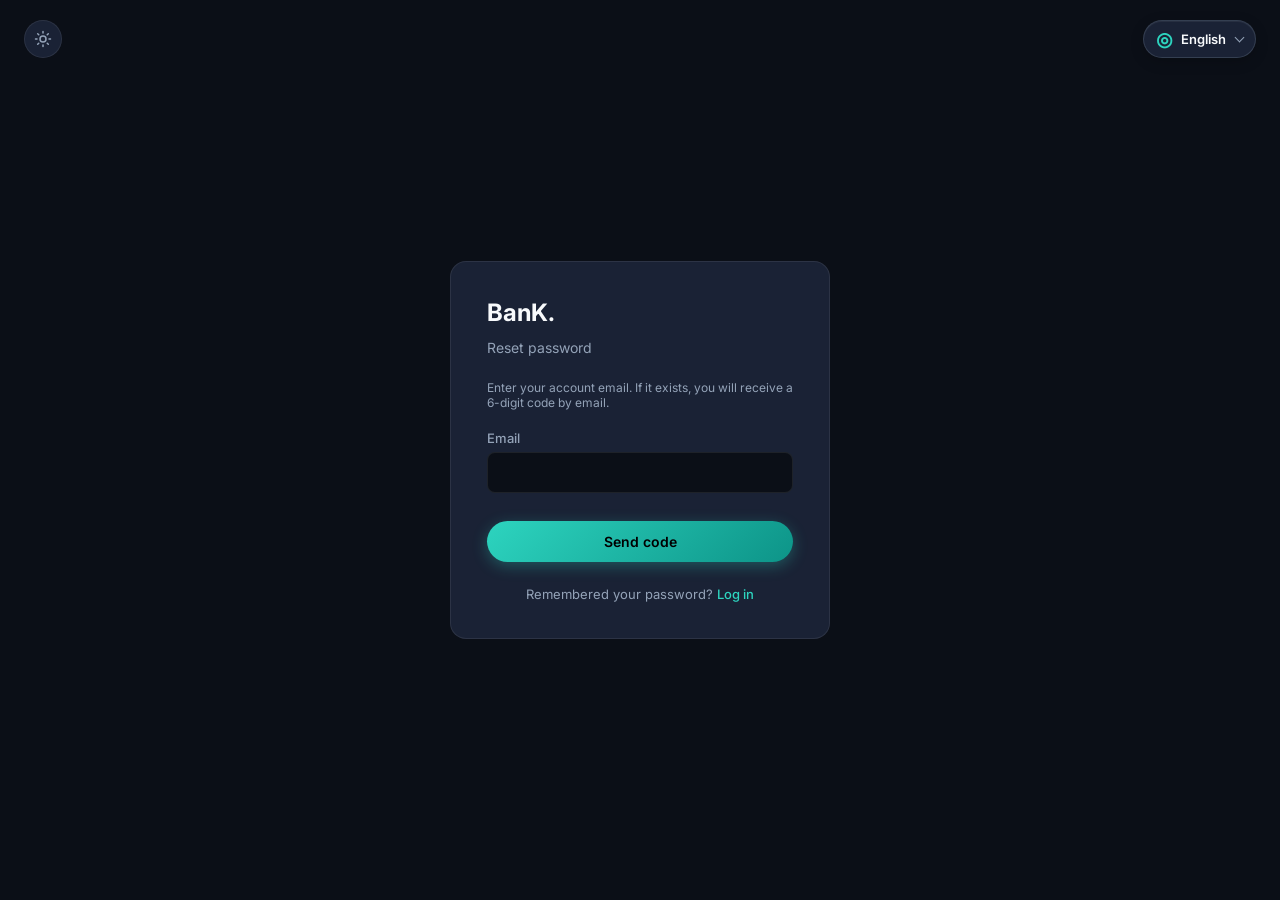
==== commit 18d213c9: "Replace Teams OTP webhook with real Gmail SMTP delivery Password reset, trusted-device enrollment, a" ====
--- a/frontend/forgot-password.html
+++ b/frontend/forgot-password.html
@@ -18,7 +18,7 @@
             <!-- Step 1: request a code -->
             <div id="request-step">
                 <p class="field-hint" style="margin-bottom: 20px;">
-                    <span data-i18n="recovery.request_hint">Introdu adresa de email a contului. Dacă există, primești un cod de 6 cifre prin Teams.</span>
+                    <span data-i18n="recovery.request_hint">Introdu adresa de email a contului. Dacă există, primești un cod de 6 cifre pe email.</span>
                 </p>
 
                 <div class="auth-error" id="request-error" hidden></div>
@@ -34,7 +34,7 @@
             <!-- Step 2: verify the code alone, before showing any password field -->
             <div id="verify-step" hidden>
                 <div class="auth-success" id="request-success">
-                    <span data-i18n="recovery.code_sent">Dacă adresa există, un cod a fost trimis prin Teams.</span>
+                    <span data-i18n="recovery.code_sent">Dacă adresa există, un cod a fost trimis pe email.</span>
                 </div>
 
                 <div class="auth-error" id="verify-error" hidden></div>
